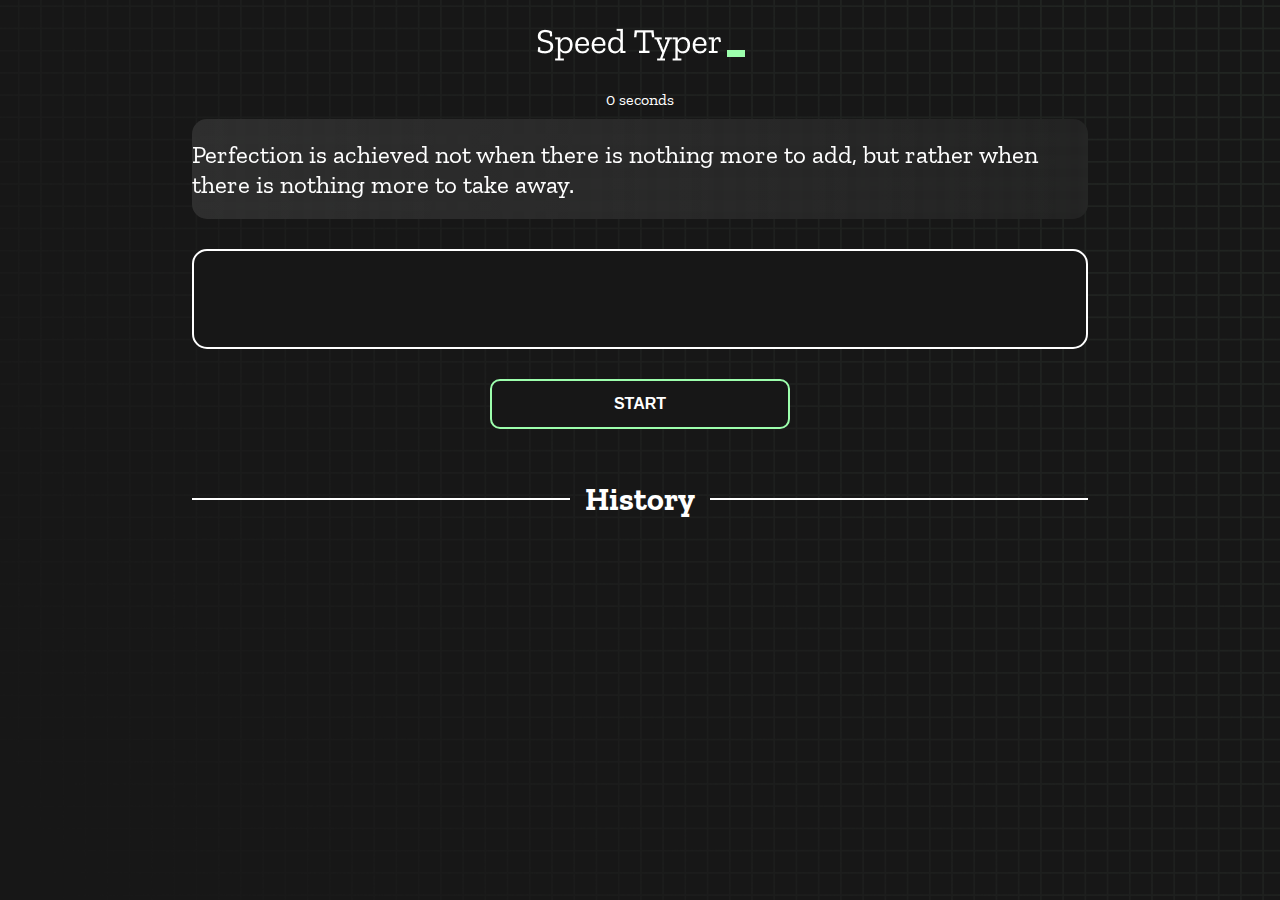
==== index.html @ 0199357f "Initial commit" ====
<!DOCTYPE html>
<html lang="en">
  <head>
    <meta charset="UTF-8" />
    <meta http-equiv="X-UA-Compatible" content="IE=edge" />
    <meta name="viewport" content="width=device-width, initial-scale=1.0" />
    <title>Speed Monster</title>
    <link rel="stylesheet" href="styles.css" />
    <link rel="preconnect" href="https://fonts.googleapis.com" />
    <link rel="preconnect" href="https://fonts.gstatic.com" crossorigin />
    <link
      href="https://fonts.googleapis.com/css2?family=Zilla+Slab:wght@300;400;500&display=swap"
      rel="stylesheet"
    />
  </head>
  <body>
    <h1 class="title"><img src="./logo.png" /></h1>
    <div id="show-time">0 seconds</div>

    <div class="box-container">
      <div id="question"></div>

      <div id="display" class="inactive"></div>

      <div class="buttons">
        <button id="starts">START</button>
      </div>

      <div class="divider-container">
        <div class="line"></div>
        <h1 class="title2">History</h1>
        <div class="line"></div>
      </div>
      <div id="histories"></div>
    </div>

    <div id="countdown"></div>
    <div id="modal-background" class="hidden"></div>
    <div id="result" class="hidden"></div>

    <script src="./history.js"></script>
    <script src="./script.js"></script>
  </body>
</html>
---- styles.css ----
* {
  padding: 0;
  margin: 0;
  box-sizing: border-box;
}

body {
  background-image: url("./bg.png");
  background-size: cover;
  background-position: left top;
  font-family: "Zilla Slab", serif;
}

.box-container {
  width: 70%;
  margin: 0 auto;
}

#question {
  height: 100px;
  display: flex;
  align-items: center;
  justify-content: center;
  color: white;
  font-size: 25px;
  border-radius: 15px;
  background: rgb(255, 255, 255);
  background: linear-gradient(
    92.49deg,
    rgba(255, 255, 255, 0.1) 0.18%,
    rgba(255, 255, 255, 0.05) 99.85%
  );
  backdrop-filter: blur(5px);
  margin-bottom: 30px;
}

#display {
  height: 100px;
  display: flex;
  flex-wrap: wrap;
  align-items: center;
  padding-left: 5rem;
  color: white;
  font-size: 32px;
  background-color: #171717;
  border: 2px solid #9dffad;
  border-radius: 15px;
}

#countdown {
  position: fixed;
  height: 100vh;
  width: 100vw;
  background-color: rgba(0, 0, 0, 0.8);
  top: 0;
  left: 0;
  display: flex;
  align-items: center;
  justify-content: center;
  font-size: 3rem;
  color: white;
  display: none;
}
#result {
  position: fixed;
  top: 10%; 
  left: 10%;
  transform: translate(-50%, -50%);
  height: 250px;
  width: 400px;
  background-color: #171717;
  border-radius: 15px;
  border: 2px solid #9dffad;
  color: white;
  text-align: center;
  padding: 2rem;
}
#show-time{
  text-align: center;
  color: white;
  margin: 10px 0;
}

.green {
  color: #9dffad;
}
.red {
  color: #eb6565;
}
.bold {
  font-weight: 700;
}
.inactive {
  border: 2px solid white !important;
}
.hidden {
  display: none;
}
.title {
  text-align: center;
  color: white;
  margin: 20px 0;
}

.divider-container {
  height: 80px;
  display: flex;
  justify-content: center;
  align-items: center;
  gap: 15px;
  margin: 0 auto;
}

.line {
  height: 2px;
  background: white;
  width: 100%;
}

.title2 {
  color: white;
  display: block;
}

.buttons {
  display: flex;
  justify-content: center;
  margin: 30px 0;
}
button {
  padding: 10px 20px;
  border: none;
  font-size: 16px;
  font-weight: bold;
  width: 300px;
  height: 50px;
  color: white;
  background-color: #171717;
  border-radius: 10px;
  border: 2px solid #9dffad;
  cursor: pointer;
}

#histories {
  display: flex;
  flex-wrap: wrap;
  justify-content: space-around;
}

.card {
  width: 100%;
  height: 100%;
  padding: 50px;
  display: flex;
  justify-content: space-between;
  align-items: center;
  padding: 20px 30px;
  color: white;
  border-radius: 15px;
  background: rgb(255, 255, 255);
  background: linear-gradient(
    92.49deg,
    rgba(255, 255, 255, 0.1) 0.18%,
    rgba(255, 255, 255, 0.05) 99.85%
  );
  backdrop-filter: blur(5px);
  margin-bottom: 30px;
}

#modal-background {
  background: rgb(255, 255, 255);
  background: linear-gradient(
    92.49deg,
    rgba(255, 255, 255, 0.1) 0.18%,
    rgba(255, 255, 255, 0.05) 99.85%
  );
  backdrop-filter: blur(5px);
  height: 100vh;
  width: 100%;
  position: fixed;
  top: 0;
}

@media only screen and (max-width: 700px) {
  .box-container {
    padding: 0 20px;
    width: 100%;
  }
  .card {
    flex-direction: column;
  }
}
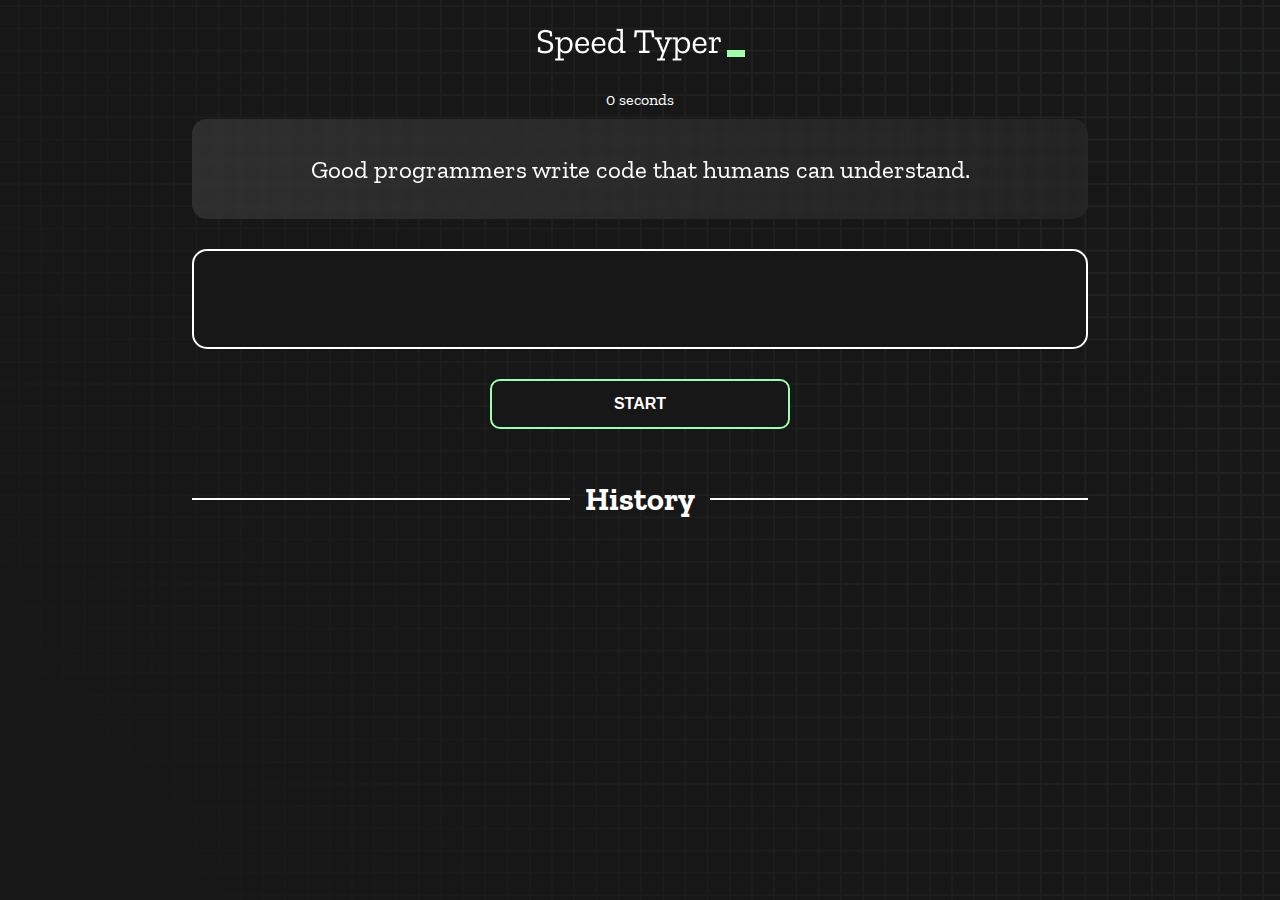
==== commit 935115ac: "button problem pixed" ====
--- a/index.html
+++ b/index.html
@@ -1,44 +1,47 @@
 <!DOCTYPE html>
 <html lang="en">
-  <head>
-    <meta charset="UTF-8" />
-    <meta http-equiv="X-UA-Compatible" content="IE=edge" />
-    <meta name="viewport" content="width=device-width, initial-scale=1.0" />
-    <title>Speed Monster</title>
-    <link rel="stylesheet" href="styles.css" />
-    <link rel="preconnect" href="https://fonts.googleapis.com" />
-    <link rel="preconnect" href="https://fonts.gstatic.com" crossorigin />
-    <link
-      href="https://fonts.googleapis.com/css2?family=Zilla+Slab:wght@300;400;500&display=swap"
-      rel="stylesheet"
-    />
-  </head>
-  <body>
-    <h1 class="title"><img src="./logo.png" /></h1>
-    <div id="show-time">0 seconds</div>
 
-    <div class="box-container">
-      <div id="question"></div>
+<head>
+  <meta charset="UTF-8" />
+  <meta http-equiv="X-UA-Compatible" content="IE=edge" />
+  <meta name="viewport" content="width=device-width, initial-scale=1.0" />
+  <title>Speed Monster</title>
+  <link rel="stylesheet" href="styles.css" />
+  <link rel="preconnect" href="https://fonts.googleapis.com" />
+  <link rel="preconnect" href="https://fonts.gstatic.com" crossorigin />
+  <link href="https://fonts.googleapis.com/css2?family=Zilla+Slab:wght@300;400;500&display=swap" rel="stylesheet" />
+  <link href="https://cdn.jsdelivr.net/npm/bootstrap@5.0.2/dist/css/bootstrap.min.css" rel="stylesheet"
+    integrity="sha384-EVSTQN3/azprG1Anm3QDgpJLIm9Nao0Yz1ztcQTwFspd3yD65VohhpuuCOmLASjC" crossorigin="anonymous">
+</head>
 
-      <div id="display" class="inactive"></div>
+<body>
+  <h1 class="title"><img src="./logo.png" /></h1>
+  <div id="show-time">0 seconds</div>
 
-      <div class="buttons">
-        <button id="starts">START</button>
-      </div>
+  <div class="box-container">
+    <div id="question"></div>
 
-      <div class="divider-container">
-        <div class="line"></div>
-        <h1 class="title2">History</h1>
-        <div class="line"></div>
-      </div>
-      <div id="histories"></div>
+    <div id="display" class="inactive"></div>
+
+    <div class="buttons">
+      <button id="starts">START</button>
     </div>
 
-    <div id="countdown"></div>
-    <div id="modal-background" class="hidden"></div>
-    <div id="result" class="hidden"></div>
+    <div class="divider-container">
+      <div class="line"></div>
+      <h1 class="title2">History</h1>
+      <div class="line"></div>
+    </div>
+    <div id="histories"></div>
+  </div>
 
-    <script src="./history.js"></script>
-    <script src="./script.js"></script>
-  </body>
-</html>
+  <div id="countdown"></div>
+  <div id="modal-background" class="hidden"></div>
+  <div id="result" class="hidden"></div>
+
+  <script src="./history.js"></script>
+  <script src="./script.js"></script>
+
+</body>
+
+</html>--- a/styles.css
+++ b/styles.css
@@ -25,11 +25,9 @@
   font-size: 25px;
   border-radius: 15px;
   background: rgb(255, 255, 255);
-  background: linear-gradient(
-    92.49deg,
-    rgba(255, 255, 255, 0.1) 0.18%,
-    rgba(255, 255, 255, 0.05) 99.85%
-  );
+  background: linear-gradient(92.49deg,
+      rgba(255, 255, 255, 0.1) 0.18%,
+      rgba(255, 255, 255, 0.05) 99.85%);
   backdrop-filter: blur(5px);
   margin-bottom: 30px;
 }
@@ -61,9 +59,10 @@
   color: white;
   display: none;
 }
+
 #result {
   position: fixed;
-  top: 10%; 
+  top: 10%;
   left: 10%;
   transform: translate(-50%, -50%);
   height: 250px;
@@ -74,8 +73,10 @@
   color: white;
   text-align: center;
   padding: 2rem;
+
 }
-#show-time{
+
+#show-time {
   text-align: center;
   color: white;
   margin: 10px 0;
@@ -84,18 +85,23 @@
 .green {
   color: #9dffad;
 }
+
 .red {
   color: #eb6565;
 }
+
 .bold {
   font-weight: 700;
 }
+
 .inactive {
   border: 2px solid white !important;
 }
+
 .hidden {
   display: none;
 }
+
 .title {
   text-align: center;
   color: white;
@@ -127,6 +133,7 @@
   justify-content: center;
   margin: 30px 0;
 }
+
 button {
   padding: 10px 20px;
   border: none;
@@ -158,22 +165,18 @@
   color: white;
   border-radius: 15px;
   background: rgb(255, 255, 255);
-  background: linear-gradient(
-    92.49deg,
-    rgba(255, 255, 255, 0.1) 0.18%,
-    rgba(255, 255, 255, 0.05) 99.85%
-  );
+  background: linear-gradient(92.49deg,
+      rgba(255, 255, 255, 0.1) 0.18%,
+      rgba(255, 255, 255, 0.05) 99.85%);
   backdrop-filter: blur(5px);
   margin-bottom: 30px;
 }
 
 #modal-background {
   background: rgb(255, 255, 255);
-  background: linear-gradient(
-    92.49deg,
-    rgba(255, 255, 255, 0.1) 0.18%,
-    rgba(255, 255, 255, 0.05) 99.85%
-  );
+  background: linear-gradient(92.49deg,
+      rgba(255, 255, 255, 0.1) 0.18%,
+      rgba(255, 255, 255, 0.05) 99.85%);
   backdrop-filter: blur(5px);
   height: 100vh;
   width: 100%;
@@ -186,7 +189,8 @@
     padding: 0 20px;
     width: 100%;
   }
+
   .card {
     flex-direction: column;
   }
-}
+}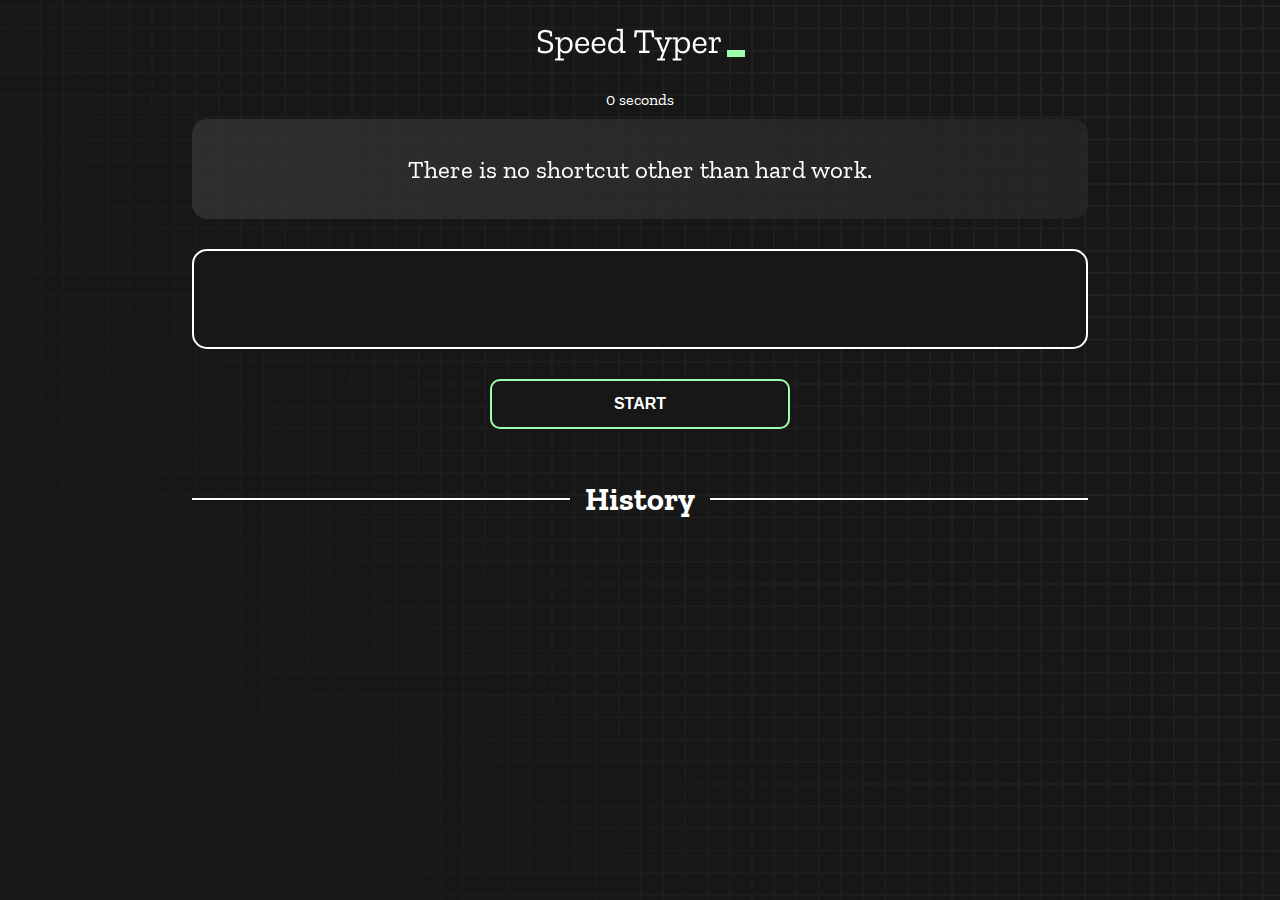
==== commit 82dc7bbb: "input filed problem fixed" ====
--- a/index.html
+++ b/index.html
@@ -42,6 +42,12 @@
   <script src="./history.js"></script>
   <script src="./script.js"></script>
 
+  <script src="https://cdn.jsdelivr.net/npm/@popperjs/core@2.9.2/dist/umd/popper.min.js"
+    integrity="sha384-IQsoLXl5PILFhosVNubq5LC7Qb9DXgDA9i+tQ8Zj3iwWAwPtgFTxbJ8NT4GN1R8p"
+    crossorigin="anonymous"></script>
+  <script src="https://cdn.jsdelivr.net/npm/bootstrap@5.0.2/dist/js/bootstrap.min.js"
+    integrity="sha384-cVKIPhGWiC2Al4u+LWgxfKTRIcfu0JTxR+EQDz/bgldoEyl4H0zUF0QKbrJ0EcQF"
+    crossorigin="anonymous"></script>
 </body>
 
 </html>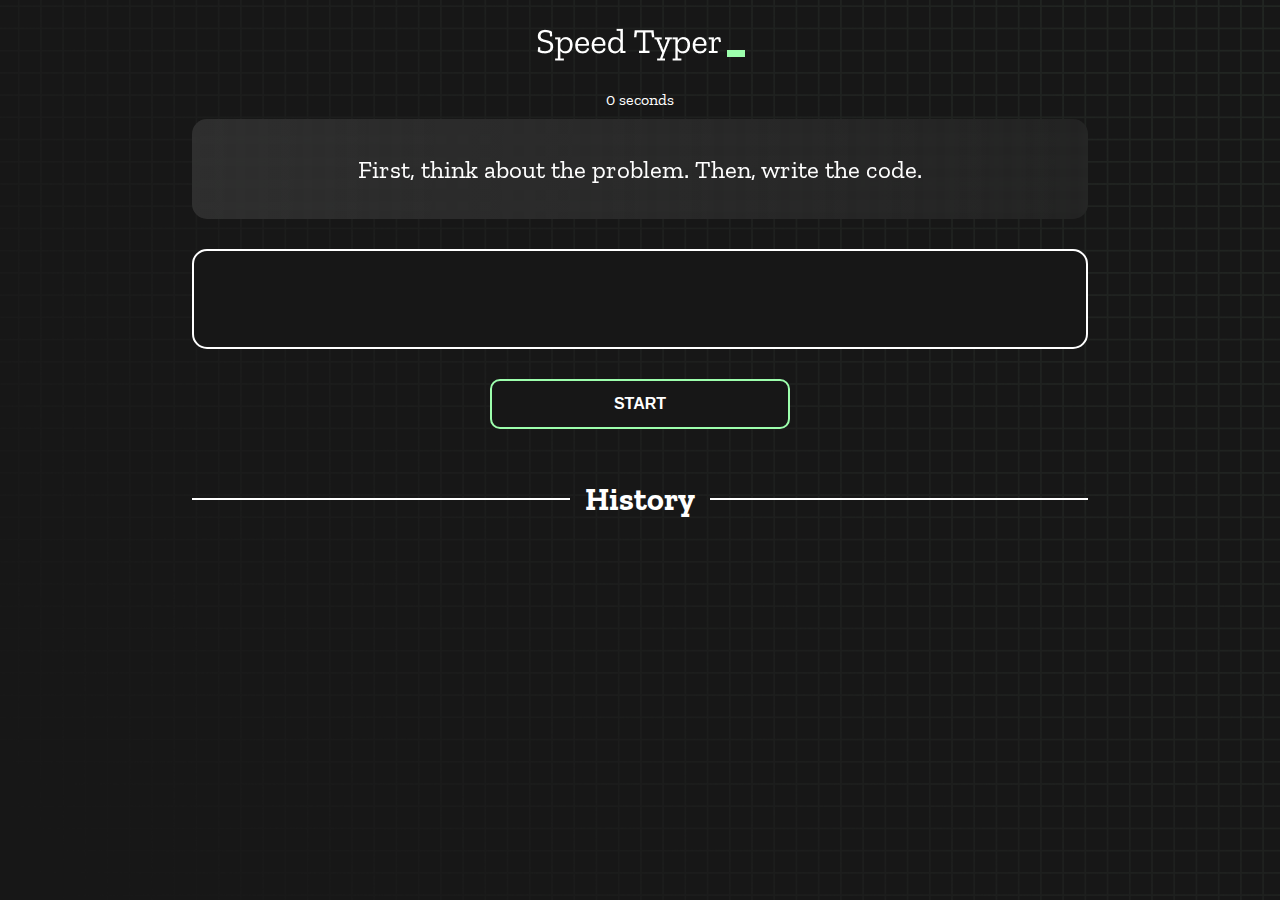
==== commit e932ba03: "local storage blog added" ====
--- a/index.html
+++ b/index.html
@@ -10,8 +10,6 @@
   <link rel="preconnect" href="https://fonts.googleapis.com" />
   <link rel="preconnect" href="https://fonts.gstatic.com" crossorigin />
   <link href="https://fonts.googleapis.com/css2?family=Zilla+Slab:wght@300;400;500&display=swap" rel="stylesheet" />
-  <link href="https://cdn.jsdelivr.net/npm/bootstrap@5.0.2/dist/css/bootstrap.min.css" rel="stylesheet"
-    integrity="sha384-EVSTQN3/azprG1Anm3QDgpJLIm9Nao0Yz1ztcQTwFspd3yD65VohhpuuCOmLASjC" crossorigin="anonymous">
 </head>
 
 <body>
@@ -42,12 +40,7 @@
   <script src="./history.js"></script>
   <script src="./script.js"></script>
 
-  <script src="https://cdn.jsdelivr.net/npm/@popperjs/core@2.9.2/dist/umd/popper.min.js"
-    integrity="sha384-IQsoLXl5PILFhosVNubq5LC7Qb9DXgDA9i+tQ8Zj3iwWAwPtgFTxbJ8NT4GN1R8p"
-    crossorigin="anonymous"></script>
-  <script src="https://cdn.jsdelivr.net/npm/bootstrap@5.0.2/dist/js/bootstrap.min.js"
-    integrity="sha384-cVKIPhGWiC2Al4u+LWgxfKTRIcfu0JTxR+EQDz/bgldoEyl4H0zUF0QKbrJ0EcQF"
-    crossorigin="anonymous"></script>
+
 </body>
 
 </html>--- a/styles.css
+++ b/styles.css
@@ -61,9 +61,9 @@
 }
 
 #result {
-  position: fixed;
-  top: 10%;
-  left: 10%;
+  position: absolute;
+  left: 50%;
+  top: 50%;
   transform: translate(-50%, -50%);
   height: 250px;
   width: 400px;
